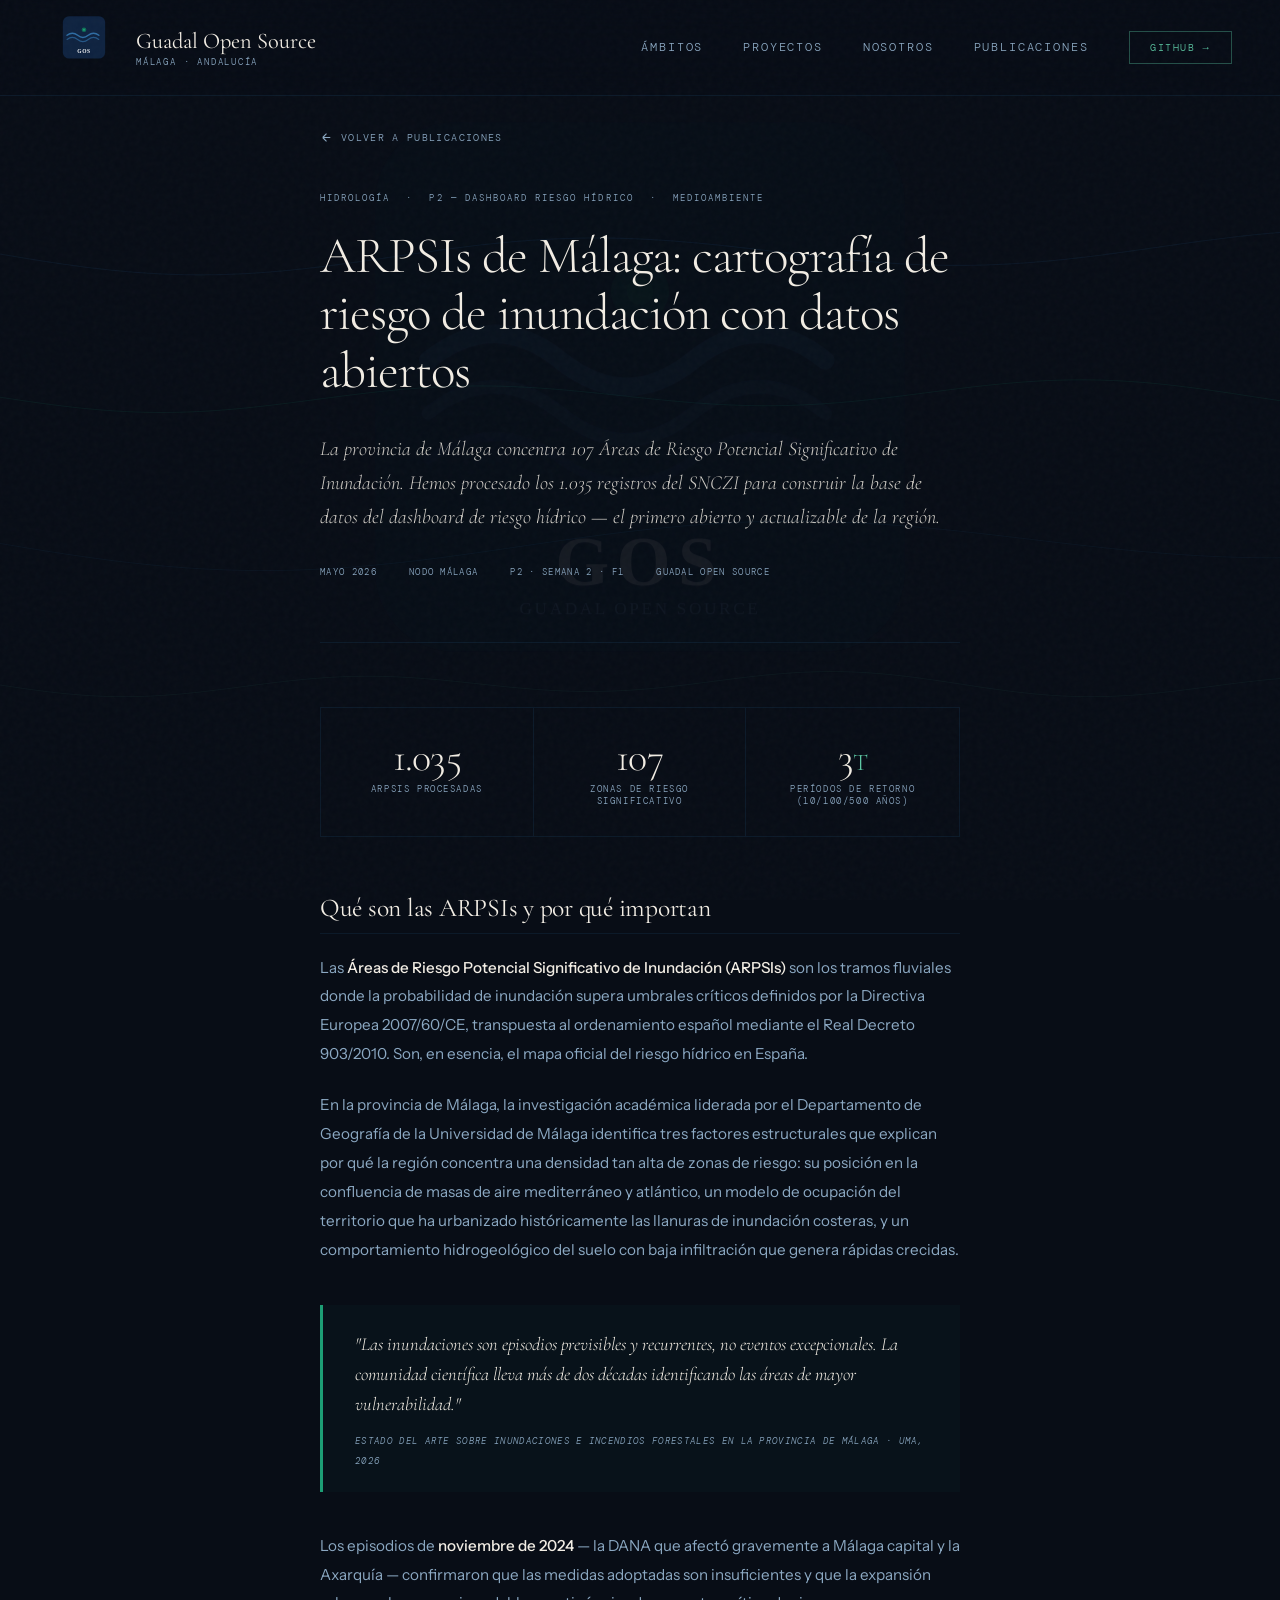
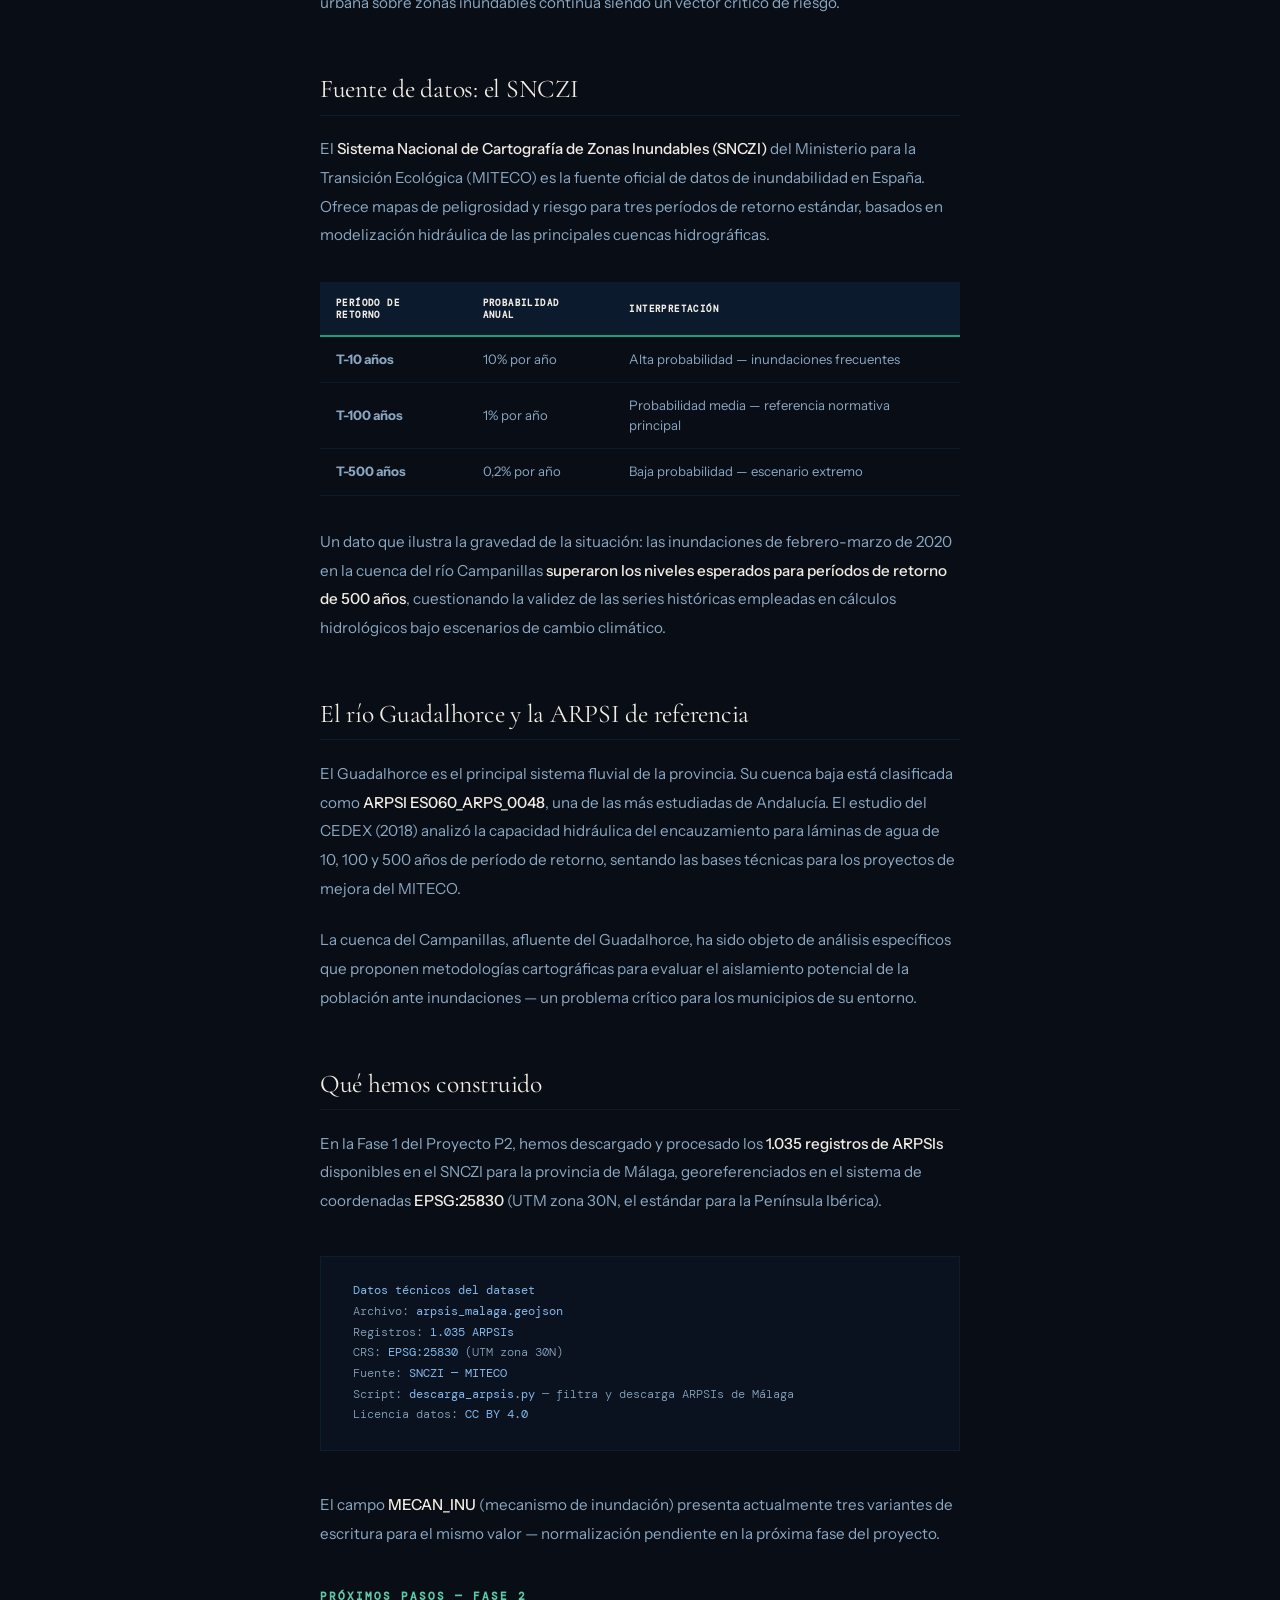
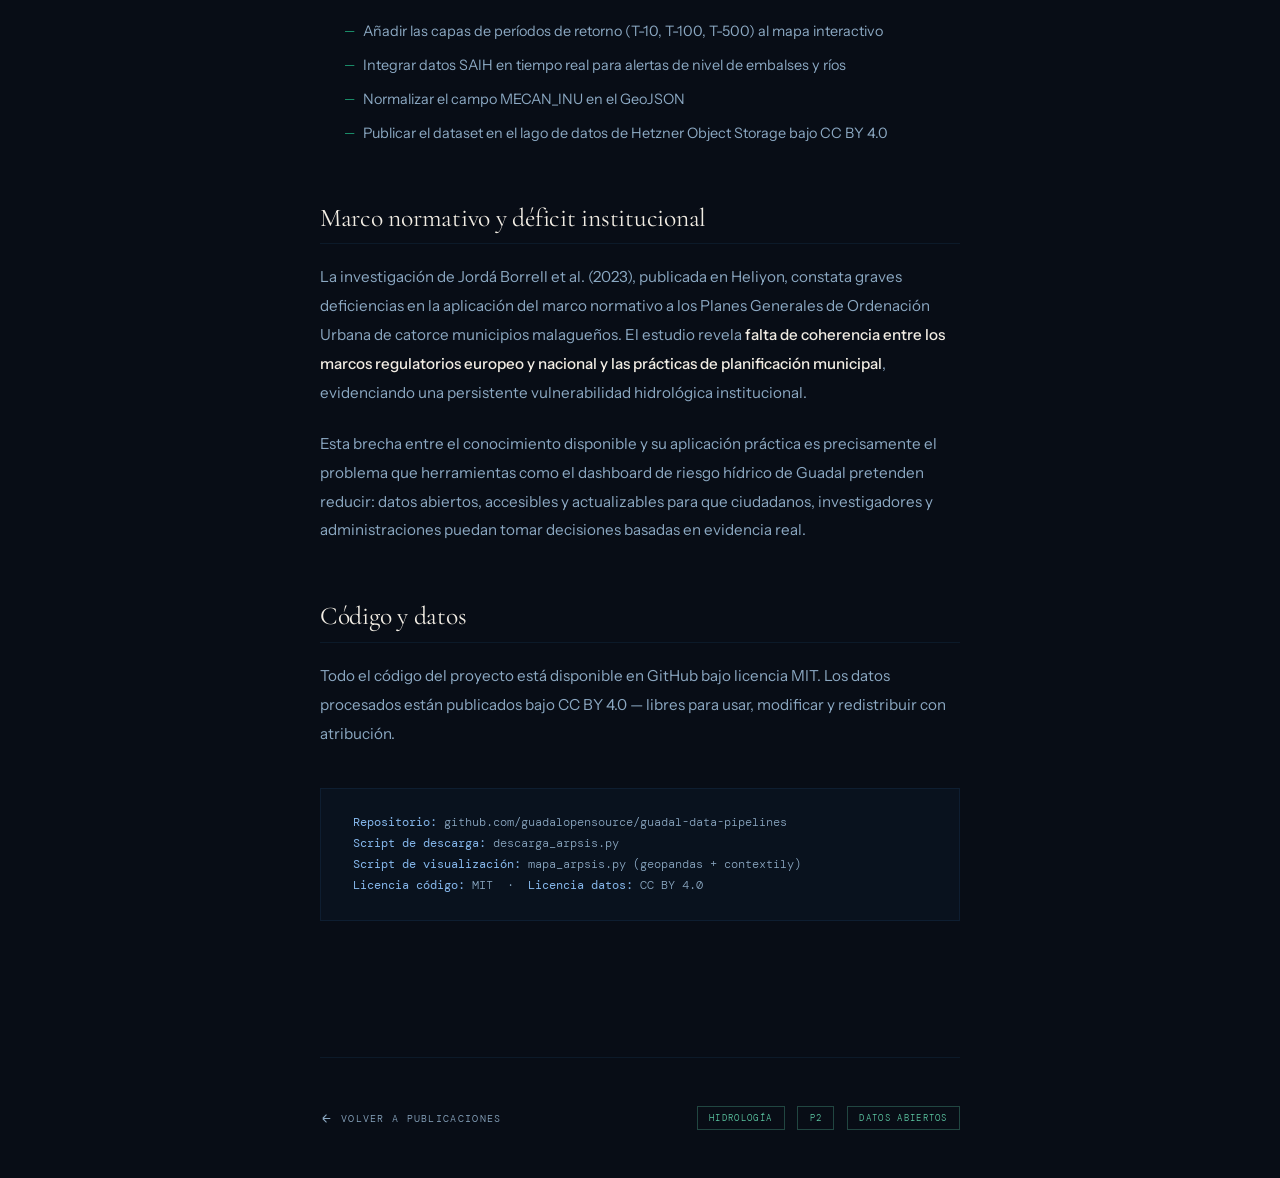
==== articulo-arpsis.html @ 529c1207 "feat: añadir publicación ARPSIs de Málaga y mejorar legibilidad web" ====
<!DOCTYPE html>
<html lang="es">
<head>
  <meta charset="UTF-8" />
  <meta name="viewport" content="width=device-width, initial-scale=1.0" />
  <title>ARPSIs de Málaga — Guadal Open Source</title>
  <meta name="description" content="Cartografía de riesgo de inundación con datos abiertos. 1.035 ARPSIs procesadas para la provincia de Málaga. Directiva 2007/60/CE, SNCZI, períodos de retorno." />
  <link rel="icon" type="image/svg+xml" href="favicon.svg" />
  <link rel="preconnect" href="https://fonts.googleapis.com" />
  <link rel="preconnect" href="https://fonts.gstatic.com" crossorigin />
  <link href="https://fonts.googleapis.com/css2?family=Cormorant+Garamond:ital,wght@0,300;0,400;1,300;1,400&family=DM+Mono:wght@300;400&family=Instrument+Sans:wght@300;400;500&display=swap" rel="stylesheet" />
  <link rel="stylesheet" href="styles.css" />
  <style>
    /* Estilos específicos del artículo */
    .article {
      position: relative;
      z-index: 2;
      max-width: 720px;
      margin: 0 auto;
      padding: 0 2.5rem;
    }

    .article__header {
      padding: 8rem 0 4rem;
      border-bottom: 1px solid var(--rule);
      margin-bottom: 4rem;
    }

    .article__back {
      font-family: var(--font-mono, 'DM Mono', monospace);
      font-size: .6rem;
      letter-spacing: .14em;
      text-transform: uppercase;
      color: var(--muted);
      text-decoration: none;
      display: inline-flex;
      align-items: center;
      gap: .5rem;
      margin-bottom: 3rem;
      transition: color .2s;
    }
    .article__back:hover { color: var(--teal-light); }

    .article__eyebrow {
      font-family: var(--font-mono, 'DM Mono', monospace);
      font-size: .58rem;
      letter-spacing: .22em;
      text-transform: uppercase;
      color: var(--teal-light);
      margin-bottom: 1.5rem;
      display: flex;
      align-items: center;
      gap: 1rem;
      flex-wrap: wrap;
    }

    .article__eyebrow span {
      color: var(--muted);
    }

    .article__title {
      font-family: 'Cormorant Garamond', serif;
      font-size: clamp(2rem, 4vw, 3.2rem);
      font-weight: 300;
      line-height: 1.12;
      letter-spacing: -.02em;
      color: var(--cream);
      margin-bottom: 2rem;
    }

    .article__lead {
      font-family: 'Cormorant Garamond', serif;
      font-size: 1.25rem;
      font-weight: 300;
      font-style: italic;
      line-height: 1.7;
      color: var(--cream);
      margin-bottom: 2rem;
      opacity: .85;
    }

    .article__meta {
      display: flex;
      gap: 2rem;
      flex-wrap: wrap;
      font-family: 'DM Mono', monospace;
      font-size: .55rem;
      letter-spacing: .15em;
      text-transform: uppercase;
      color: var(--muted);
    }

    .article__body {
      padding-bottom: 6rem;
    }

    .article__body h2 {
      font-family: 'Cormorant Garamond', serif;
      font-size: 1.6rem;
      font-weight: 400;
      color: var(--cream);
      line-height: 1.2;
      letter-spacing: -.01em;
      margin: 3.5rem 0 1.2rem;
      padding-bottom: .6rem;
      border-bottom: 1px solid var(--rule);
    }

    .article__body h3 {
      font-family: 'DM Mono', monospace;
      font-size: .7rem;
      letter-spacing: .18em;
      text-transform: uppercase;
      color: var(--teal-light);
      margin: 2.5rem 0 1rem;
    }

    .article__body p {
      font-size: .95rem;
      line-height: 1.9;
      color: var(--muted);
      margin-bottom: 1.4rem;
    }

    .article__body p strong {
      color: var(--cream);
      font-weight: 500;
    }

    .article__body ul {
      margin: 1rem 0 1.5rem 1.5rem;
      list-style: none;
    }

    .article__body ul li {
      font-size: .9rem;
      line-height: 1.8;
      color: var(--muted);
      margin-bottom: .5rem;
      padding-left: 1.2rem;
      position: relative;
    }

    .article__body ul li::before {
      content: '—';
      position: absolute;
      left: 0;
      color: var(--teal);
      font-size: .8rem;
    }

    /* Datos destacados */
    .data-grid {
      display: grid;
      grid-template-columns: repeat(3, 1fr);
      gap: 0;
      border: 1px solid var(--rule);
      margin: 2.5rem 0;
    }

    .data-item {
      padding: 1.8rem 1.5rem;
      border-right: 1px solid var(--rule);
      text-align: center;
    }

    .data-item:last-child { border-right: none; }

    .data-item__number {
      font-family: 'Cormorant Garamond', serif;
      font-size: 2.5rem;
      font-weight: 300;
      color: var(--cream);
      line-height: 1;
      margin-bottom: .4rem;
      letter-spacing: -.02em;
    }

    .data-item__number em {
      font-style: normal;
      color: var(--teal-light);
      font-size: 1.5rem;
    }

    .data-item__label {
      font-family: 'DM Mono', monospace;
      font-size: .55rem;
      letter-spacing: .18em;
      text-transform: uppercase;
      color: var(--muted);
    }

    /* Cita destacada */
    .pullquote {
      border-left: 3px solid var(--teal);
      padding: 1.5rem 2rem;
      margin: 2.5rem 0;
      background: rgba(29,158,117,.04);
    }

    .pullquote p {
      font-family: 'Cormorant Garamond', serif;
      font-size: 1.15rem;
      font-style: italic;
      color: var(--cream) !important;
      line-height: 1.65;
      margin-bottom: .5rem !important;
    }

    .pullquote cite {
      font-family: 'DM Mono', monospace;
      font-size: .55rem;
      letter-spacing: .15em;
      text-transform: uppercase;
      color: var(--muted);
    }

    /* Tabla de períodos de retorno */
    .retorno-table {
      width: 100%;
      border-collapse: collapse;
      margin: 2rem 0;
      font-size: .82rem;
    }

    .retorno-table th {
      font-family: 'DM Mono', monospace;
      font-size: .58rem;
      letter-spacing: .15em;
      text-transform: uppercase;
      color: var(--cream);
      background: rgba(15,35,64,.6);
      padding: .9rem 1rem;
      text-align: left;
      border-bottom: 2px solid var(--teal);
    }

    .retorno-table td {
      padding: .8rem 1rem;
      color: var(--muted);
      border-bottom: 1px solid var(--rule);
      line-height: 1.5;
    }

    .retorno-table tr:hover td {
      background: rgba(29,158,117,.04);
      color: var(--cream);
    }

    /* Nota técnica */
    .tech-note {
      background: rgba(46,109,164,.06);
      border: 1px solid var(--rule);
      padding: 1.5rem 2rem;
      margin: 2.5rem 0;
      font-family: 'DM Mono', monospace;
      font-size: .72rem;
      line-height: 1.8;
      color: var(--muted);
    }

    .tech-note strong {
      color: var(--sky);
      font-weight: 400;
    }

    /* Navegación artículo */
    .article__nav {
      border-top: 1px solid var(--rule);
      padding: 3rem 0;
      display: flex;
      justify-content: space-between;
      align-items: center;
    }

    .article__nav-back {
      font-family: 'DM Mono', monospace;
      font-size: .62rem;
      letter-spacing: .13em;
      text-transform: uppercase;
      color: var(--muted);
      text-decoration: none;
      display: inline-flex;
      align-items: center;
      gap: .5rem;
      transition: color .2s;
    }
    .article__nav-back:hover { color: var(--teal-light); }

    .article__tag {
      font-family: 'DM Mono', monospace;
      font-size: .55rem;
      letter-spacing: .15em;
      text-transform: uppercase;
      color: var(--teal-light);
      border: 1px solid rgba(93,202,165,.3);
      padding: .3rem .7rem;
    }

    @media (max-width: 600px) {
      .article { padding: 0 1.5rem; }
      .data-grid { grid-template-columns: 1fr; }
      .data-item { border-right: none; border-bottom: 1px solid var(--rule); }
      .data-item:last-child { border-bottom: none; }
      .article__header { padding: 7rem 0 3rem; }
    }
  </style>
</head>
<body>

<div id="cursor"></div>
<canvas id="wave-canvas"></canvas>

<svg id="bg-logo" viewBox="0 0 680 680" xmlns="http://www.w3.org/2000/svg">
  <rect x="140" y="40" width="400" height="400" rx="60" fill="#0F2340"/>
  <path d="M180 220 Q230 180 280 220 Q330 260 380 220 Q430 180 480 220" fill="none" stroke="#2E6DA4" stroke-width="14" stroke-linecap="round"/>
  <path d="M180 260 Q230 220 280 260 Q330 300 380 260 Q430 220 480 260" fill="none" stroke="#2E6DA4" stroke-width="10" stroke-linecap="round" opacity="0.7"/>
  <path d="M180 295 Q230 260 280 295 Q330 330 380 295 Q430 260 480 295" fill="none" stroke="#2E6DA4" stroke-width="7" stroke-linecap="round" opacity="0.4"/>
  <circle cx="340" cy="168" r="22" fill="#0F6E56"/>
  <circle cx="340" cy="168" r="10" fill="#1D9E75"/>
  <text font-family="Georgia,serif" font-size="52" font-weight="700" fill="white" text-anchor="middle" x="340" y="390" letter-spacing="6">GOS</text>
  <text font-family="Georgia,serif" font-size="13" fill="#85B7EB" text-anchor="middle" x="340" y="412" letter-spacing="2">GUADAL OPEN SOURCE</text>
</svg>

<!-- NAVBAR -->
<nav class="navbar" id="navbar">
  <a href="/" class="navbar__brand">
    <svg width="52" height="52" viewBox="0 0 680 680" xmlns="http://www.w3.org/2000/svg">
      <rect x="140" y="40" width="400" height="400" rx="60" fill="#0F2340"/>
      <path d="M180 220 Q230 180 280 220 Q330 260 380 220 Q430 180 480 220" fill="none" stroke="#2E6DA4" stroke-width="14" stroke-linecap="round"/>
      <path d="M180 260 Q230 220 280 260 Q330 300 380 260 Q430 220 480 260" fill="none" stroke="#2E6DA4" stroke-width="10" stroke-linecap="round" opacity="0.7"/>
      <circle cx="340" cy="168" r="22" fill="#0F6E56"/>
      <circle cx="340" cy="168" r="10" fill="#1D9E75"/>
      <text font-family="Georgia,serif" font-size="52" font-weight="700" fill="white" text-anchor="middle" x="340" y="390" letter-spacing="6">GOS</text>
    </svg>
    <span class="navbar__brand-name">
      Guadal Open Source
      <small class="navbar__brand-sub">Málaga · Andalucía</small>
    </span>
  </a>
  <div class="navbar__links">
    <a href="/#ambitos"        class="navbar__link">Ámbitos</a>
    <a href="/#proyectos"      class="navbar__link">Proyectos</a>
    <a href="/#sobre-nosotros" class="navbar__link">Nosotros</a>
    <a href="/#blog"           class="navbar__link">Publicaciones</a>
    <a href="https://github.com/guadalopensource" target="_blank" rel="noopener" class="navbar__cta">GitHub →</a>
  </div>
</nav>

<!-- ARTÍCULO -->
<div class="site">
  <article class="article">

    <header class="article__header">
      <a href="/" class="article__back">
        <svg width="13" height="13" viewBox="0 0 24 24" fill="none" stroke="currentColor" stroke-width="2"><path d="M19 12H5M5 12l7 7M5 12l7-7"/></svg>
        Volver a publicaciones
      </a>

      <div class="article__eyebrow">
        <span>Hidrología</span>
        <span>·</span>
        <span>P2 — Dashboard Riesgo Hídrico</span>
        <span>·</span>
        <span>Medioambiente</span>
      </div>

      <h1 class="article__title">
        ARPSIs de Málaga: cartografía de riesgo de inundación con datos abiertos
      </h1>

      <p class="article__lead">
        La provincia de Málaga concentra 107 Áreas de Riesgo Potencial Significativo de Inundación. Hemos procesado los 1.035 registros del SNCZI para construir la base de datos del dashboard de riesgo hídrico — el primero abierto y actualizable de la región.
      </p>

      <div class="article__meta">
        <span>Mayo 2026</span>
        <span>Nodo Málaga</span>
        <span>P2 · Semana 2 · F1</span>
        <span>Guadal Open Source</span>
      </div>
    </header>

    <div class="article__body">

      <!-- DATOS CLAVE -->
      <div class="data-grid">
        <div class="data-item">
          <div class="data-item__number">1.035</div>
          <div class="data-item__label">ARPSIs procesadas</div>
        </div>
        <div class="data-item">
          <div class="data-item__number">107</div>
          <div class="data-item__label">Zonas de riesgo significativo</div>
        </div>
        <div class="data-item">
          <div class="data-item__number">3<em>T</em></div>
          <div class="data-item__label">Períodos de retorno (10/100/500 años)</div>
        </div>
      </div>

      <h2>Qué son las ARPSIs y por qué importan</h2>

      <p>Las <strong>Áreas de Riesgo Potencial Significativo de Inundación (ARPSIs)</strong> son los tramos fluviales donde la probabilidad de inundación supera umbrales críticos definidos por la Directiva Europea 2007/60/CE, transpuesta al ordenamiento español mediante el Real Decreto 903/2010. Son, en esencia, el mapa oficial del riesgo hídrico en España.</p>

      <p>En la provincia de Málaga, la investigación académica liderada por el Departamento de Geografía de la Universidad de Málaga identifica tres factores estructurales que explican por qué la región concentra una densidad tan alta de zonas de riesgo: su posición en la confluencia de masas de aire mediterráneo y atlántico, un modelo de ocupación del territorio que ha urbanizado históricamente las llanuras de inundación costeras, y un comportamiento hidrogeológico del suelo con baja infiltración que genera rápidas crecidas.</p>

      <div class="pullquote">
        <p>"Las inundaciones son episodios previsibles y recurrentes, no eventos excepcionales. La comunidad científica lleva más de dos décadas identificando las áreas de mayor vulnerabilidad."</p>
        <cite>Estado del arte sobre inundaciones e incendios forestales en la provincia de Málaga · UMA, 2026</cite>
      </div>

      <p>Los episodios de <strong>noviembre de 2024</strong> — la DANA que afectó gravemente a Málaga capital y la Axarquía — confirmaron que las medidas adoptadas son insuficientes y que la expansión urbana sobre zonas inundables continúa siendo un vector crítico de riesgo.</p>

      <h2>Fuente de datos: el SNCZI</h2>

      <p>El <strong>Sistema Nacional de Cartografía de Zonas Inundables (SNCZI)</strong> del Ministerio para la Transición Ecológica (MITECO) es la fuente oficial de datos de inundabilidad en España. Ofrece mapas de peligrosidad y riesgo para tres períodos de retorno estándar, basados en modelización hidráulica de las principales cuencas hidrográficas.</p>

      <table class="retorno-table">
        <thead>
          <tr>
            <th>Período de retorno</th>
            <th>Probabilidad anual</th>
            <th>Interpretación</th>
          </tr>
        </thead>
        <tbody>
          <tr>
            <td><strong>T-10 años</strong></td>
            <td>10% por año</td>
            <td>Alta probabilidad — inundaciones frecuentes</td>
          </tr>
          <tr>
            <td><strong>T-100 años</strong></td>
            <td>1% por año</td>
            <td>Probabilidad media — referencia normativa principal</td>
          </tr>
          <tr>
            <td><strong>T-500 años</strong></td>
            <td>0,2% por año</td>
            <td>Baja probabilidad — escenario extremo</td>
          </tr>
        </tbody>
      </table>

      <p>Un dato que ilustra la gravedad de la situación: las inundaciones de febrero-marzo de 2020 en la cuenca del río Campanillas <strong>superaron los niveles esperados para períodos de retorno de 500 años</strong>, cuestionando la validez de las series históricas empleadas en cálculos hidrológicos bajo escenarios de cambio climático.</p>

      <h2>El río Guadalhorce y la ARPSI de referencia</h2>

      <p>El Guadalhorce es el principal sistema fluvial de la provincia. Su cuenca baja está clasificada como <strong>ARPSI ES060_ARPS_0048</strong>, una de las más estudiadas de Andalucía. El estudio del CEDEX (2018) analizó la capacidad hidráulica del encauzamiento para láminas de agua de 10, 100 y 500 años de período de retorno, sentando las bases técnicas para los proyectos de mejora del MITECO.</p>

      <p>La cuenca del Campanillas, afluente del Guadalhorce, ha sido objeto de análisis específicos que proponen metodologías cartográficas para evaluar el aislamiento potencial de la población ante inundaciones — un problema crítico para los municipios de su entorno.</p>

      <h2>Qué hemos construido</h2>

      <p>En la Fase 1 del Proyecto P2, hemos descargado y procesado los <strong>1.035 registros de ARPSIs</strong> disponibles en el SNCZI para la provincia de Málaga, georeferenciados en el sistema de coordenadas <strong>EPSG:25830</strong> (UTM zona 30N, el estándar para la Península Ibérica).</p>

      <div class="tech-note">
        <strong>Datos técnicos del dataset</strong><br>
        Archivo: <strong>arpsis_malaga.geojson</strong><br>
        Registros: <strong>1.035 ARPSIs</strong><br>
        CRS: <strong>EPSG:25830</strong> (UTM zona 30N)<br>
        Fuente: <strong>SNCZI — MITECO</strong><br>
        Script: <strong>descarga_arpsis.py</strong> — filtra y descarga ARPSIs de Málaga<br>
        Licencia datos: <strong>CC BY 4.0</strong>
      </div>

      <p>El campo <strong>MECAN_INU</strong> (mecanismo de inundación) presenta actualmente tres variantes de escritura para el mismo valor — normalización pendiente en la próxima fase del proyecto.</p>

      <h3>Próximos pasos — Fase 2</h3>

      <ul>
        <li>Añadir las capas de períodos de retorno (T-10, T-100, T-500) al mapa interactivo</li>
        <li>Integrar datos SAIH en tiempo real para alertas de nivel de embalses y ríos</li>
        <li>Normalizar el campo MECAN_INU en el GeoJSON</li>
        <li>Publicar el dataset en el lago de datos de Hetzner Object Storage bajo CC BY 4.0</li>
      </ul>

      <h2>Marco normativo y déficit institucional</h2>

      <p>La investigación de Jordá Borrell et al. (2023), publicada en Heliyon, constata graves deficiencias en la aplicación del marco normativo a los Planes Generales de Ordenación Urbana de catorce municipios malagueños. El estudio revela <strong>falta de coherencia entre los marcos regulatorios europeo y nacional y las prácticas de planificación municipal</strong>, evidenciando una persistente vulnerabilidad hidrológica institucional.</p>

      <p>Esta brecha entre el conocimiento disponible y su aplicación práctica es precisamente el problema que herramientas como el dashboard de riesgo hídrico de Guadal pretenden reducir: datos abiertos, accesibles y actualizables para que ciudadanos, investigadores y administraciones puedan tomar decisiones basadas en evidencia real.</p>

      <h2>Código y datos</h2>

      <p>Todo el código del proyecto está disponible en GitHub bajo licencia MIT. Los datos procesados están publicados bajo CC BY 4.0 — libres para usar, modificar y redistribuir con atribución.</p>

      <div class="tech-note">
        <strong>Repositorio:</strong> github.com/guadalopensource/guadal-data-pipelines<br>
        <strong>Script de descarga:</strong> descarga_arpsis.py<br>
        <strong>Script de visualización:</strong> mapa_arpsis.py (geopandas + contextily)<br>
        <strong>Licencia código:</strong> MIT &nbsp;·&nbsp; <strong>Licencia datos:</strong> CC BY 4.0
      </div>

    </div>

    <!-- NAVEGACIÓN -->
    <nav class="article__nav">
      <a href="/" class="article__nav-back">
        <svg width="13" height="13" viewBox="0 0 24 24" fill="none" stroke="currentColor" stroke-width="2"><path d="M19 12H5M5 12l7 7M5 12l7-7"/></svg>
        Volver a publicaciones
      </a>
      <div style="display:flex; gap:.8rem;">
        <span class="article__tag">Hidrología</span>
        <span class="article__tag">P2</span>
        <span class="article__tag">Datos abiertos</span>
      </div>
    </nav>

  </article>
</div>

<script src="main.js"></script>
</body>
</html>
---- styles.css ----
/* ═══════════════════════════════════════
   GUADAL OPEN SOURCE — styles.css
   ═══════════════════════════════════════ */

:root {
  --ink:        #080d16;
  --ink-soft:   #0d1420;
  --navy:       #0F2340;
  --blue:       #2E6DA4;
  --teal:       #1D9E75;
  --teal-mid:   #0F6E56;
  --teal-light: #5DCAA5;
  --sky:        #85B7EB;
  --cream:      #F2EDE4;
  --muted:      #8BA8C2;
  --rule:       rgba(46,109,164,.14);

  --serif: 'Cormorant Garamond', Georgia, serif;
  --mono:  'DM Mono', monospace;
  --sans:  'Instrument Sans', system-ui, sans-serif;
  --ease:  cubic-bezier(0.16, 1, 0.3, 1);
}

*, *::before, *::after { box-sizing: border-box; margin: 0; padding: 0; }
html { scroll-behavior: smooth; font-size: 16px; }

body {
  background: var(--ink);
  color: var(--cream);
  font-family: var(--sans);
  font-weight: 300;
  overflow-x: hidden;
  -webkit-font-smoothing: antialiased;
  cursor: auto;
}

a { color: inherit; text-decoration: none; }
ul { list-style: none; }

/* ── GRAIN ── */
body::after {
  content: '';
  position: fixed;
  inset: 0;
  background-image: url("data:image/svg+xml,%3Csvg viewBox='0 0 200 200' xmlns='http://www.w3.org/2000/svg'%3E%3Cfilter id='n'%3E%3CfeTurbulence type='fractalNoise' baseFrequency='0.85' numOctaves='4' stitchTiles='stitch'/%3E%3C/filter%3E%3Crect width='100%25' height='100%25' filter='url(%23n)'/%3E%3C/svg%3E");
  opacity: .025;
  pointer-events: none;
  z-index: 9000;
}

/* ── CURSOR ── */
#cursor { display: none; }

/* ── CANVAS ── */
#wave-canvas {
  position: fixed;
  inset: 0;
  z-index: 0;
  opacity: .10;
  pointer-events: none;
}

/* ── PARALLAX LOGO FONDO ── */
#bg-logo {
  position: fixed;
  top: 50%;
  left: 50%;
  transform: translate(-50%, -50%);
  width: min(900px, 90vw);
  opacity: .055;
  pointer-events: none;
  z-index: 1;
  will-change: transform;
}

/* ══════════════════════════════
   NAVBAR FIJO
   ══════════════════════════════ */
.navbar {
  position: fixed;
  top: 0;
  left: 0;
  right: 0;
  z-index: 500;
  height: 96px;
  padding: 0 3rem;
  display: flex;
  align-items: center;
  justify-content: space-between;
  background: rgba(8,13,22,.82);
  backdrop-filter: blur(20px);
  -webkit-backdrop-filter: blur(20px);
  border-bottom: 1px solid var(--rule);
  transition: background .3s, height .3s;
}

.navbar.scrolled {
  background: rgba(8,13,22,.96);
  height: 80px;
}

.navbar__brand {
  display: flex;
  align-items: center;
  gap: 1rem;
  cursor: none;
}

.navbar__brand svg {
  width: 72px;
  height: 72px;
  flex-shrink: 0;
}

.navbar__brand-name {
  font-family: var(--serif);
  font-size: 1.4rem;
  font-weight: 400;
  color: var(--cream);
  line-height: 1.15;
}

.navbar__brand-sub {
  display: block;
  font-family: var(--mono);
  font-size: .56rem;
  font-weight: 300;
  color: var(--muted);
  letter-spacing: .2em;
  text-transform: uppercase;
  margin-top: .2rem;
}

.navbar__links {
  display: flex;
  align-items: center;
  gap: 2.5rem;
}

.navbar__link {
  font-family: var(--mono);
  font-size: .72rem;
  letter-spacing: .16em;
  text-transform: uppercase;
  color: var(--muted);
  cursor: none;
  transition: color .2s;
  position: relative;
}
.navbar__link::after {
  content: '';
  position: absolute;
  bottom: -3px; left: 0;
  width: 0; height: 1px;
  background: var(--teal-light);
  transition: width .3s var(--ease);
}
.navbar__link:hover { color: var(--cream); }
.navbar__link:hover::after { width: 100%; }

.navbar__cta {
  font-family: var(--mono);
  font-size: .65rem;
  letter-spacing: .14em;
  text-transform: uppercase;
  color: var(--teal-light);
  border: 1px solid rgba(93,202,165,.35);
  padding: .55rem 1.3rem;
  cursor: none;
  transition: all .25s;
}
.navbar__cta:hover {
  background: rgba(93,202,165,.1);
  border-color: var(--teal-light);
}

/* ── BARRA LATERAL ── */
.sidebar {
  position: fixed;
  left: 1.5rem;
  top: 50%;
  transform: translateY(-50%);
  z-index: 40;
  display: flex;
  flex-direction: column;
  align-items: center;
  gap: 1.2rem;
}
.sidebar__line {
  width: 1px;
  height: 50px;
  background: linear-gradient(to bottom, transparent, var(--rule), transparent);
}
.sidebar__label {
  font-family: var(--mono);
  font-size: .52rem;
  color: var(--muted);
  letter-spacing: .22em;
  text-transform: uppercase;
  writing-mode: vertical-rl;
}

/* ══════════════════════════════
   SITE WRAPPER
   ══════════════════════════════ */
.site {
  position: relative;
  z-index: 2;
}

.container {
  max-width: 1080px;
  margin: 0 auto;
  padding: 0 2.5rem;
}

/* ══════════════════════════════
   HERO
   ══════════════════════════════ */
.hero {
  min-height: 100svh;
  display: flex;
  align-items: center;
  justify-content: center;
  text-align: center;
  padding-top: 80px; /* altura del navbar */
  position: relative;
}

.hero__eyebrow {
  font-family: var(--mono);
  font-size: .62rem;
  letter-spacing: .28em;
  text-transform: uppercase;
  color: var(--teal-light);
  margin-bottom: 2.5rem;
  display: flex;
  align-items: center;
  justify-content: center;
  gap: 1.2rem;
  opacity: 0;
  animation: fadeUp .8s .1s var(--ease) forwards;
}
.hero__eyebrow::before,
.hero__eyebrow::after {
  content: '';
  width: 28px;
  height: 1px;
  background: var(--teal-light);
  opacity: .4;
}

.hero__title {
  font-family: var(--serif);
  font-size: clamp(4.2rem, 9vw, 9.5rem);
  font-weight: 300;
  line-height: 1.04;
  letter-spacing: -.025em;
  color: var(--cream);
  margin-bottom: 2.5rem;
  opacity: 0;
  animation: fadeUp .9s .22s var(--ease) forwards;
}
.hero__title em {
  font-style: italic;
  color: var(--teal-light);
}

.hero__desc {
  font-size: 1.05rem;
  line-height: 1.85;
  color: var(--muted);
  max-width: 560px;
  margin: 0 auto 3rem;
  opacity: 0;
  animation: fadeUp .9s .38s var(--ease) forwards;
}

.hero__actions {
  display: flex;
  align-items: center;
  justify-content: center;
  gap: 2rem;
  flex-wrap: wrap;
  opacity: 0;
  animation: fadeUp .9s .52s var(--ease) forwards;
}

/* ── BOTONES ── */
.btn {
  display: inline-flex;
  align-items: center;
  gap: .5rem;
  font-family: var(--mono);
  font-size: .66rem;
  letter-spacing: .13em;
  text-transform: uppercase;
  cursor: none;
  transition: all .25s var(--ease);
}
.btn--primary {
  background: var(--teal-light);
  color: var(--ink);
  padding: .85rem 1.9rem;
}
.btn--primary:hover { background: #fff; transform: translateY(-2px); }

.btn--ghost {
  color: var(--muted);
  border-bottom: 1px solid rgba(94,122,148,.35);
  padding-bottom: .1rem;
}
.btn--ghost:hover { color: var(--cream); border-color: var(--cream); }
.btn--ghost svg { transition: transform .2s; }
.btn--ghost:hover svg { transform: translateX(4px); }

/* Scroll indicator */
.hero__scroll {
  position: absolute;
  bottom: 2.5rem;
  left: 50%;
  transform: translateX(-50%);
  display: flex;
  flex-direction: column;
  align-items: center;
  gap: .5rem;
  opacity: 0;
  animation: fadeIn 1s 1.2s forwards;
}
.hero__scroll-line {
  width: 1px;
  height: 44px;
  background: linear-gradient(to bottom, var(--teal-light), transparent);
  animation: scrollPulse 2s 1.5s infinite;
}
.hero__scroll-label {
  font-family: var(--mono);
  font-size: .5rem;
  letter-spacing: .22em;
  text-transform: uppercase;
  color: var(--muted);
}

/* ══════════════════════════════
   SECCIONES
   ══════════════════════════════ */
.section {
  padding: 7rem 0;
  position: relative;
  z-index: 2;
}
.section--dark {
  background: var(--ink-soft);
  border-top: 1px solid var(--rule);
  border-bottom: 1px solid var(--rule);
}

.section__header {
  display: flex;
  align-items: baseline;
  justify-content: space-between;
  margin-bottom: 4rem;
  flex-wrap: wrap;
  gap: 1rem;
}
.section__eyebrow {
  font-family: var(--mono);
  font-size: .58rem;
  letter-spacing: .22em;
  text-transform: uppercase;
  color: var(--teal-light);
  margin-bottom: .8rem;
}
.section__title {
  font-family: var(--serif);
  font-size: clamp(2rem, 3.2vw, 3rem);
  font-weight: 300;
  color: var(--cream);
  letter-spacing: -.01em;
  line-height: 1.15;
}
.section__meta {
  font-family: var(--mono);
  font-size: .58rem;
  color: var(--muted);
  letter-spacing: .15em;
  text-transform: uppercase;
  text-align: right;
  line-height: 1.8;
}

/* ── DIVIDER ── */
.divider {
  display: grid;
  grid-template-columns: auto 1fr auto;
  align-items: center;
  gap: 1.5rem;
  margin-bottom: 3rem;
}
.divider__label {
  font-family: var(--mono);
  font-size: .55rem;
  letter-spacing: .22em;
  text-transform: uppercase;
  color: var(--muted);
}
.divider__line { height: 1px; background: var(--rule); }

/* ── ÁMBITOS ── */
.ambitos-grid {
  display: grid;
  grid-template-columns: repeat(3, 1fr);
  border: 1px solid var(--rule);
}
.ambito-card {
  padding: 2.5rem 2rem;
  border-right: 1px solid var(--rule);
  position: relative;
  overflow: hidden;
  transition: background .3s;
  cursor: none;
}
.ambito-card:last-child { border-right: none; }
.ambito-card::before {
  content: '';
  position: absolute;
  top: 0; left: 0;
  width: 100%; height: 2px;
  background: var(--teal-light);
  transform: scaleX(0);
  transform-origin: left;
  transition: transform .4s var(--ease);
}
.ambito-card:hover { background: rgba(242,237,228,.04); }
.ambito-card:hover::before { transform: scaleX(1); }
.ambito-card__num {
  font-family: var(--mono);
  font-size: .55rem;
  color: var(--muted);
  letter-spacing: .2em;
  margin-bottom: 1.5rem;
}
.ambito-card__icon {
  width: 30px; height: 30px;
  margin-bottom: 1.2rem;
  color: var(--teal-light);
}
.ambito-card__title {
  font-family: var(--serif);
  font-size: 1.25rem;
  font-weight: 400;
  color: var(--cream);
  margin-bottom: .8rem;
  letter-spacing: -.01em;
}
.ambito-card__desc {
  font-size: .92rem;
  line-height: 1.78;
  color: var(--muted);
}
.ambito-card--more { background: rgba(242,237,228,.02); }
.ambito-card--more .ambito-card__title { font-style: italic; color: var(--muted); font-size: 1rem; }

/* ── PROYECTOS ── */
.projects-grid {
  display: grid;
  grid-template-columns: repeat(3, 1fr);
  border: 1px solid var(--rule);
}
.project-card {
  padding: 2rem 1.8rem;
  border-right: 1px solid var(--rule);
  border-bottom: 1px solid var(--rule);
  position: relative;
  overflow: hidden;
  transition: background .3s;
  cursor: none;
}
.project-card:nth-child(3n) { border-right: none; }
.project-card:nth-last-child(-n+3) { border-bottom: none; }
.project-card::after {
  content: '';
  position: absolute;
  left: 0; top: 0;
  width: 2px; height: 100%;
  background: var(--teal);
  transform: scaleY(0);
  transform-origin: top;
  transition: transform .35s var(--ease);
}
.project-card:hover { background: rgba(242,237,228,.03); }
.project-card:hover::after { transform: scaleY(1); }
.project-card__id {
  font-family: var(--mono);
  font-size: .55rem;
  letter-spacing: .2em;
  color: var(--teal-light);
  margin-bottom: 1rem;
  display: flex;
  align-items: center;
  justify-content: space-between;
}
.project-card__status {
  font-size: .52rem;
  letter-spacing: .12em;
  padding: .18rem .5rem;
  border: 1px solid;
}
.status--active   { color: var(--teal-light); border-color: rgba(93,202,165,.3); }
.status--planned  { color: var(--muted);       border-color: rgba(94,122,148,.25); }
.status--research { color: var(--sky);         border-color: rgba(133,183,235,.25); }
.project-card__title {
  font-family: var(--serif);
  font-size: 1.15rem;
  font-weight: 400;
  color: var(--cream);
  line-height: 1.3;
  margin-bottom: .7rem;
}
.project-card__desc {
  font-size: .88rem;
  line-height: 1.75;
  color: var(--muted);
}

/* ── SOBRE NOSOTROS ── */
.about {
  display: grid;
  grid-template-columns: 260px 1fr;
  gap: 6rem;
  align-items: start;
}
.about__sidebar { position: sticky; top: 6rem; }
.about__index {
  font-family: var(--mono);
  font-size: .55rem;
  letter-spacing: .22em;
  text-transform: uppercase;
  color: var(--muted);
  margin-bottom: 1rem;
}
.about__title {
  font-family: var(--serif);
  font-size: 2.1rem;
  font-weight: 300;
  color: var(--cream);
  line-height: 1.2;
  letter-spacing: -.015em;
  margin-bottom: 2rem;
}
.about__title em { font-style: italic; color: var(--teal-light); }
.nodos { display: flex; flex-direction: column; gap: .7rem; margin-top: 2rem; }
.nodo {
  font-family: var(--mono);
  font-size: .6rem;
  letter-spacing: .12em;
  color: var(--muted);
  display: flex;
  align-items: center;
  gap: .7rem;
}
.nodo__dot {
  width: 5px; height: 5px;
  border-radius: 50%;
  background: var(--teal);
  flex-shrink: 0;
}
.about__lead {
  font-family: var(--serif);
  font-size: 1.5rem;
  font-weight: 300;
  font-style: italic;
  line-height: 1.6;
  color: var(--cream);
  margin-bottom: 2rem;
}
.about__body {
  font-size: .96rem;
  line-height: 1.9;
  color: var(--muted);
  margin-bottom: 1.4rem;
}
.valores {
  display: grid;
  grid-template-columns: repeat(2, 1fr);
  gap: 1.5rem;
  margin-top: 3rem;
}
.valor { border-top: 1px solid var(--rule); padding-top: 1.2rem; }
.valor__title {
  font-family: var(--mono);
  font-size: .6rem;
  letter-spacing: .15em;
  text-transform: uppercase;
  color: var(--teal-light);
  margin-bottom: .5rem;
}
.valor__desc { font-size: .88rem; line-height: 1.75; color: var(--muted); }

/* ── BLOG ── */
.blog__featured {
  display: grid;
  grid-template-columns: 1fr 300px;
  gap: 4rem;
}
.post__eyebrow {
  font-family: var(--mono);
  font-size: .56rem;
  letter-spacing: .22em;
  text-transform: uppercase;
  color: var(--teal-light);
  margin-bottom: 1rem;
}
.post__title {
  font-family: var(--serif);
  font-size: 2rem;
  font-weight: 300;
  line-height: 1.2;
  letter-spacing: -.02em;
  color: var(--cream);
  margin-bottom: 1.2rem;
}
.post__excerpt {
  font-size: .94rem;
  line-height: 1.82;
  color: var(--muted);
  margin-bottom: 1.8rem;
}
.post__meta {
  font-family: var(--mono);
  font-size: .55rem;
  letter-spacing: .15em;
  text-transform: uppercase;
  color: var(--muted);
  margin-bottom: 1.5rem;
  display: flex;
  gap: 1.5rem;
}
.post__link {
  font-family: var(--mono);
  font-size: .6rem;
  letter-spacing: .13em;
  text-transform: uppercase;
  color: var(--teal-light);
  border-bottom: 1px solid rgba(93,202,165,.3);
  padding-bottom: .12rem;
  display: inline-flex;
  align-items: center;
  gap: .5rem;
  transition: all .2s;
}
.post__link:hover { color: var(--cream); border-color: rgba(242,237,228,.3); }
.post__visual {
  border: 1px solid var(--rule);
  background: rgba(15,35,64,.5);
  display: flex;
  align-items: center;
  justify-content: center;
  flex-direction: column;
  gap: .8rem;
  min-height: 260px;
  position: relative;
  overflow: hidden;
}
.post__visual canvas { position: absolute; inset: 0; opacity: .25; }
.post__visual-label {
  font-family: var(--mono);
  font-size: .58rem;
  letter-spacing: .18em;
  text-transform: uppercase;
  color: var(--teal-light);
  z-index: 1;
}
.post__visual-sub {
  font-family: var(--mono);
  font-size: .52rem;
  letter-spacing: .12em;
  color: var(--muted);
  z-index: 1;
}

/* ── FOOTER ── */
.footer {
  border-top: 1px solid var(--rule);
  padding: 3rem 0;
  position: relative;
  z-index: 2;
}
.footer__inner {
  max-width: 1080px;
  margin: 0 auto;
  padding: 0 2.5rem;
  display: grid;
  grid-template-columns: 1fr 1fr 1fr;
  align-items: center;
  gap: 2rem;
}
.footer__left {
  font-family: var(--mono);
  font-size: .58rem;
  color: var(--muted);
  letter-spacing: .1em;
  line-height: 1.9;
}
.footer__left strong { color: var(--sky); font-weight: 400; }
.footer__center { display: flex; justify-content: center; align-items: center; }
.footer__center svg { width: 52px; height: 52px; opacity: .25; }
.footer__links { display: flex; gap: 1.5rem; justify-content: flex-end; }
.footer__links a {
  font-family: var(--mono);
  font-size: .58rem;
  letter-spacing: .12em;
  text-transform: uppercase;
  color: var(--muted);
  transition: color .2s;
}
.footer__links a:hover { color: var(--teal-light); }

/* ── ANIMACIONES ── */
@keyframes fadeUp {
  from { opacity: 0; transform: translateY(22px); }
  to   { opacity: 1; transform: translateY(0); }
}
@keyframes fadeIn {
  from { opacity: 0; }
  to   { opacity: 1; }
}
@keyframes scrollPulse {
  0%, 100% { opacity: .4; }
  50%       { opacity: 1; }
}

.reveal {
  opacity: 0;
  transform: translateY(18px);
  transition: opacity .8s var(--ease), transform .8s var(--ease);
}
.reveal.visible { opacity: 1; transform: translateY(0); }

/* ── RESPONSIVE ── */
@media (max-width: 900px) {
  .container { padding: 0 1.5rem; }
  .sidebar { display: none; }
  .navbar { padding: 0 1.5rem; height: 70px; }
  .navbar__brand-name { font-size: 1.1rem; }
  .navbar__links { gap: 1.5rem; }
  .hero { padding-top: 70px; }
  .ambitos-grid { grid-template-columns: 1fr; }
  .ambito-card { border-right: none; border-bottom: 1px solid var(--rule); }
  .ambito-card:last-child { border-bottom: none; }
  .projects-grid { grid-template-columns: 1fr 1fr; }
  .about { grid-template-columns: 1fr; gap: 3rem; }
  .about__sidebar { position: static; }
  .blog__featured { grid-template-columns: 1fr; }
  .footer__inner { grid-template-columns: 1fr; }
  .footer__center { display: none; }
  .footer__links { justify-content: flex-start; }
}

@media (max-width: 600px) {
  .hero__title { font-size: 3rem; }
  .projects-grid { grid-template-columns: 1fr; }
  .project-card { border-right: none !important; }
  .valores { grid-template-columns: 1fr; }
  .section { padding: 4rem 0; }
  .navbar__links { display: none; }
}
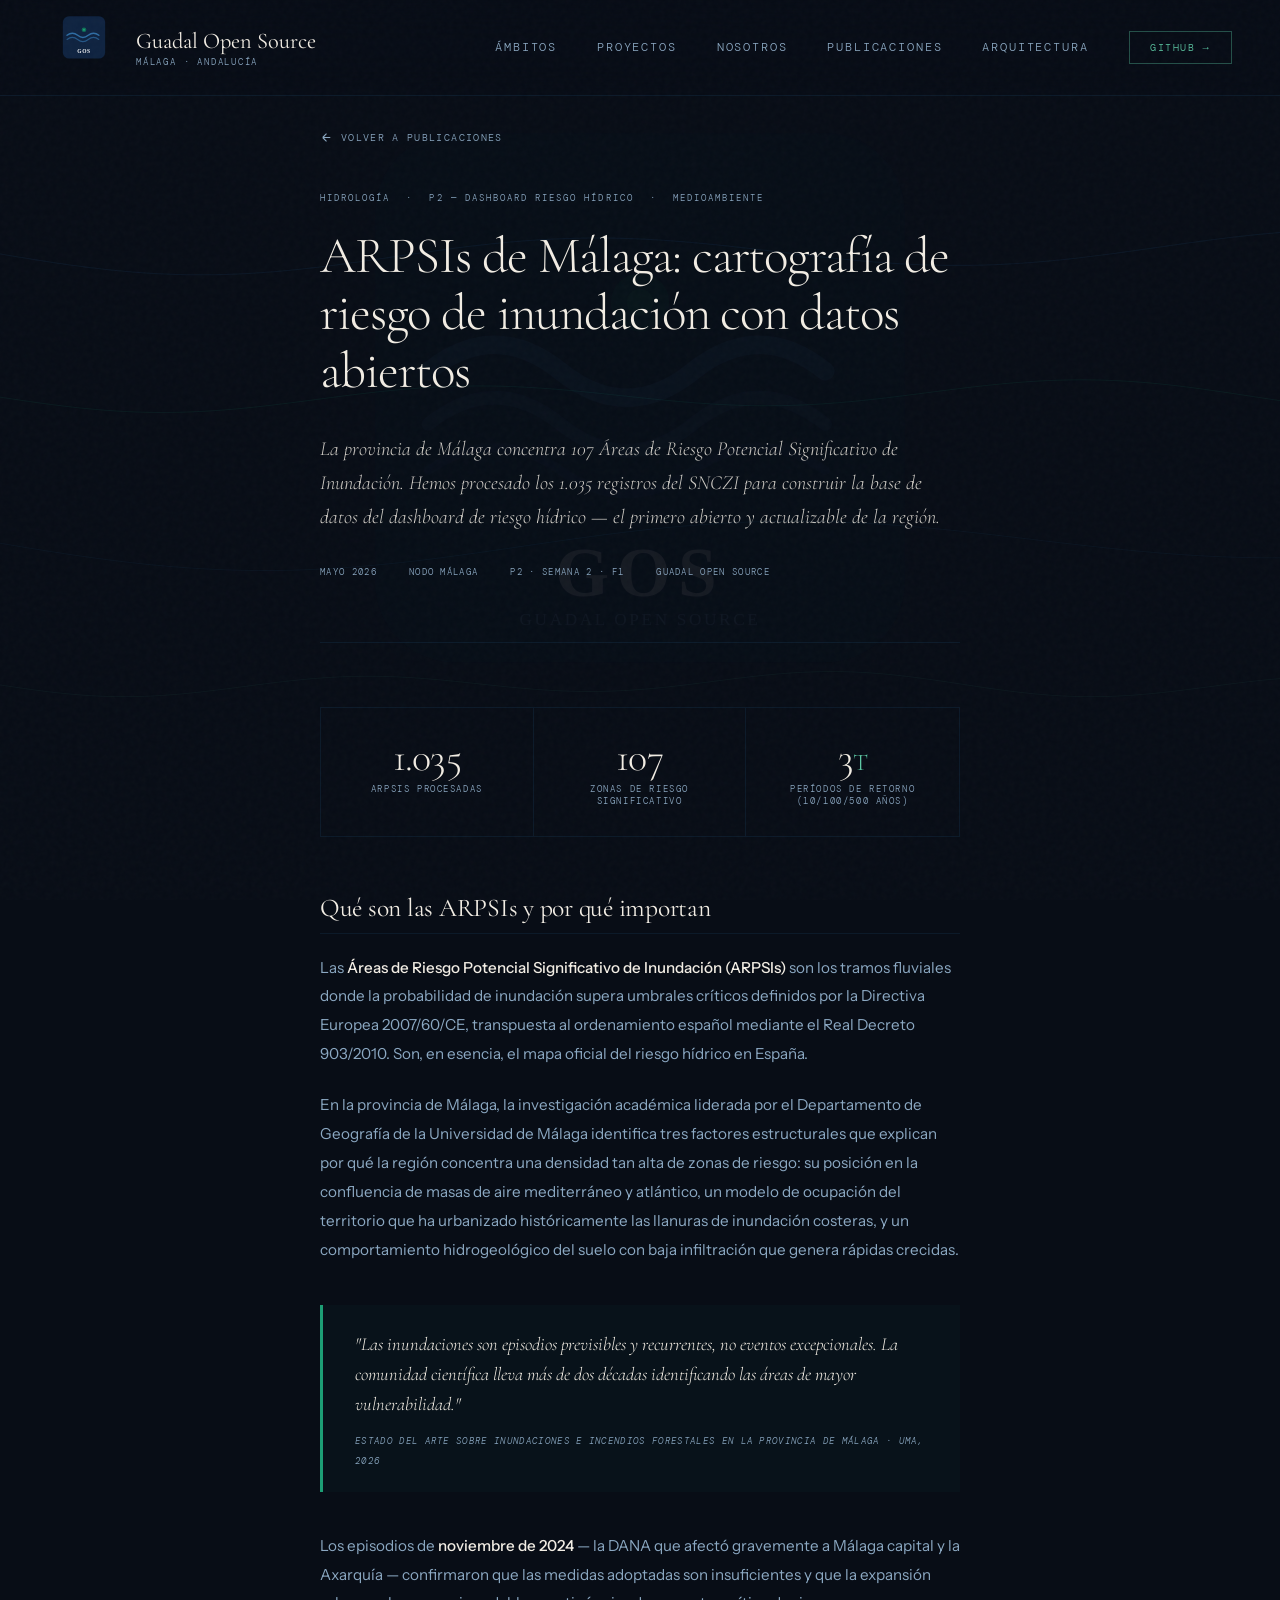
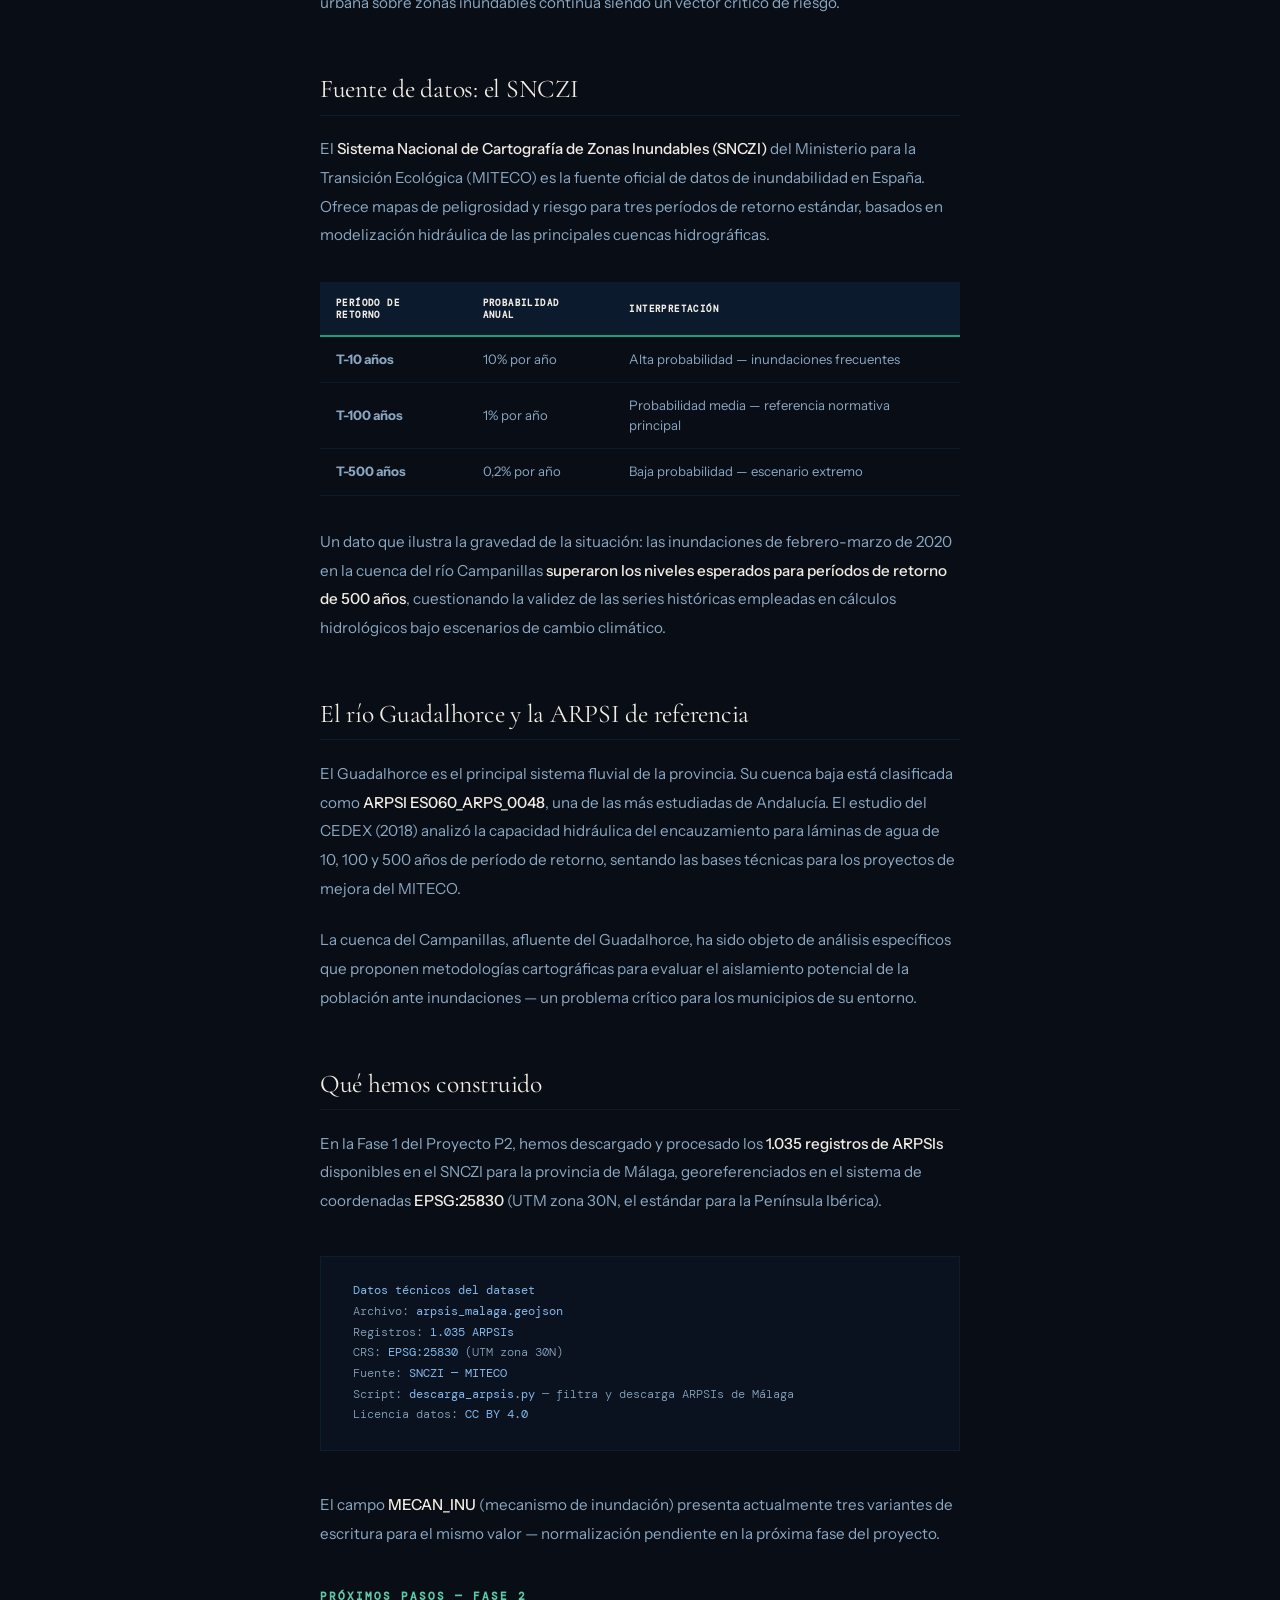
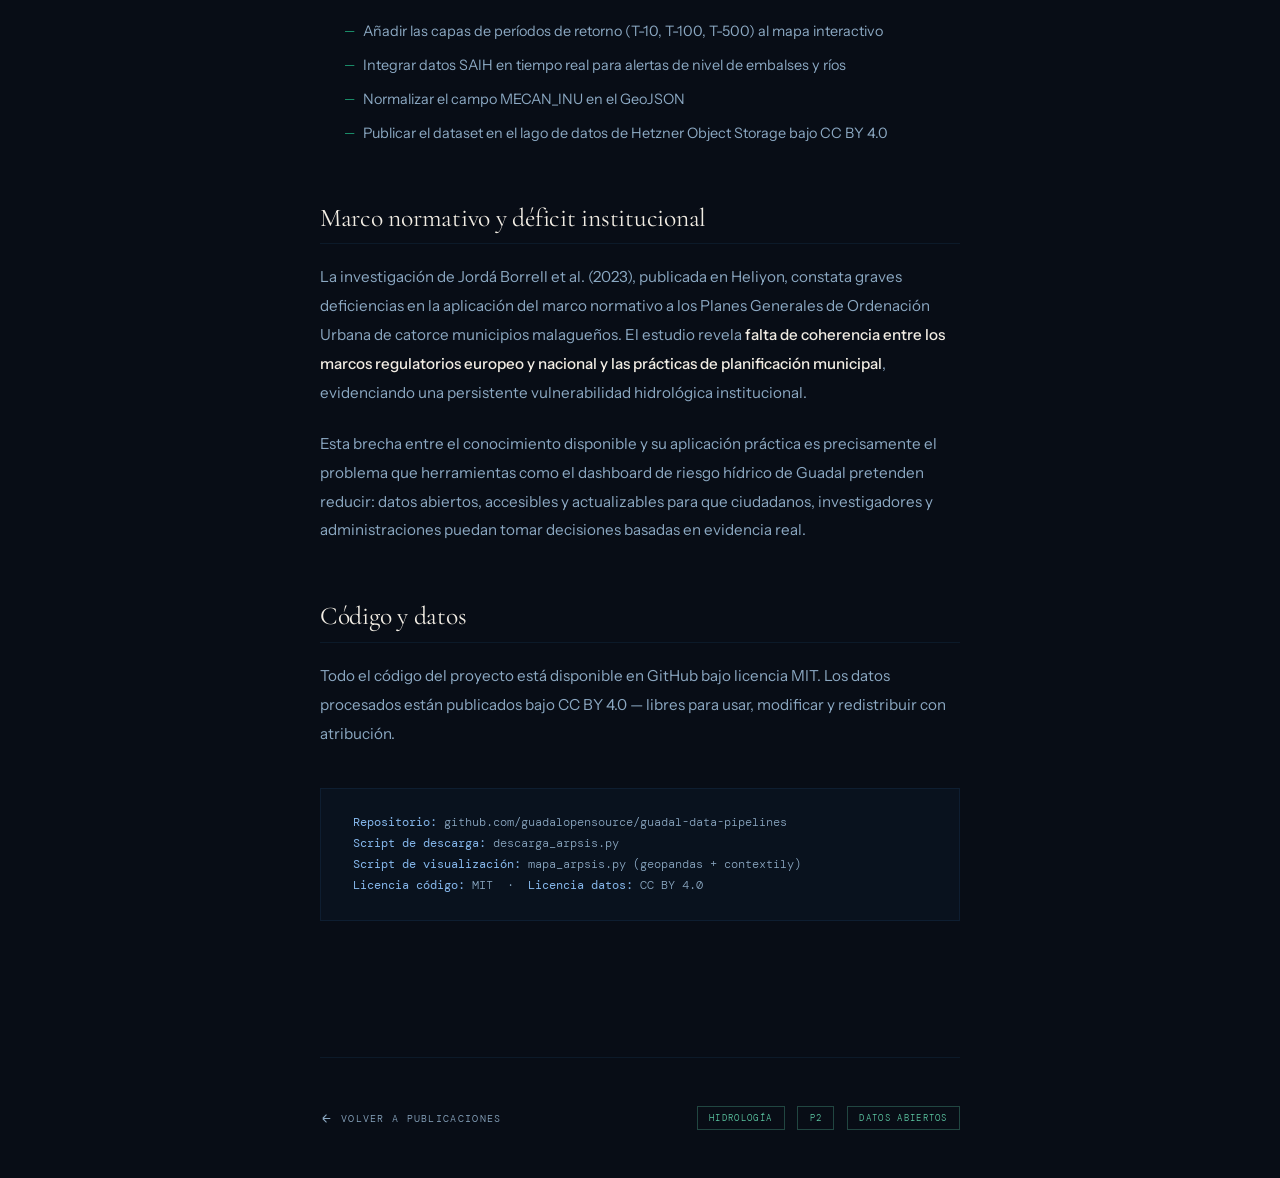
==== commit d8455d2e: "arquitectura y nosotros" ====
--- a/articulo-arpsis.html
+++ b/articulo-arpsis.html
@@ -339,10 +339,11 @@
     </span>
   </a>
   <div class="navbar__links">
-    <a href="/#ambitos"        class="navbar__link">Ámbitos</a>
-    <a href="/#proyectos"      class="navbar__link">Proyectos</a>
-    <a href="/#sobre-nosotros" class="navbar__link">Nosotros</a>
-    <a href="/#blog"           class="navbar__link">Publicaciones</a>
+    <a href="/#ambitos"             class="navbar__link">Ámbitos</a>
+    <a href="/#proyectos"           class="navbar__link">Proyectos</a>
+    <a href="/nosotros.html"        class="navbar__link">Nosotros</a>
+    <a href="/#blog"                class="navbar__link">Publicaciones</a>
+    <a href="/arquitectura-datos.html" class="navbar__link">Arquitectura</a>
     <a href="https://github.com/guadalopensource" target="_blank" rel="noopener" class="navbar__cta">GitHub →</a>
   </div>
 </nav>
--- a/styles.css
+++ b/styles.css
@@ -49,7 +49,7 @@
 }
 
 /* ── CURSOR ── */
-#cursor { display: none; }
+#cursor { display: block; }
 
 /* ── CANVAS ── */
 #wave-canvas {
@@ -103,7 +103,7 @@
   display: flex;
   align-items: center;
   gap: 1rem;
-  cursor: none;
+  cursor: pointer;
 }
 
 .navbar__brand svg {
@@ -143,7 +143,7 @@
   letter-spacing: .16em;
   text-transform: uppercase;
   color: var(--muted);
-  cursor: none;
+  cursor: pointer;
   transition: color .2s;
   position: relative;
 }
@@ -166,7 +166,7 @@
   color: var(--teal-light);
   border: 1px solid rgba(93,202,165,.35);
   padding: .55rem 1.3rem;
-  cursor: none;
+  cursor: pointer;
   transition: all .25s;
 }
 .navbar__cta:hover {
@@ -295,7 +295,7 @@
   font-size: .66rem;
   letter-spacing: .13em;
   text-transform: uppercase;
-  cursor: none;
+  cursor: pointer;
   transition: all .25s var(--ease);
 }
 .btn--primary {
@@ -418,7 +418,7 @@
   position: relative;
   overflow: hidden;
   transition: background .3s;
-  cursor: none;
+  cursor: pointer;
 }
 .ambito-card:last-child { border-right: none; }
 .ambito-card::before {
@@ -474,7 +474,7 @@
   position: relative;
   overflow: hidden;
   transition: background .3s;
-  cursor: none;
+  cursor: pointer;
 }
 .project-card:nth-child(3n) { border-right: none; }
 .project-card:nth-last-child(-n+3) { border-bottom: none; }
@@ -765,3 +765,91 @@
   .section { padding: 4rem 0; }
   .navbar__links { display: none; }
 }
+
+/* ══════════════════════════════
+   PÁGINAS INTERIORES
+   ══════════════════════════════ */
+
+/* ── TEXTO MÁS BRILLANTE (nosotros, arquitectura) ── */
+.page-interior {
+  --muted: #a8c0d4;
+  --cream: #f8f4ee;
+}
+.page-interior .section__eyebrow,
+.page-interior .divider__label { color: var(--teal-light); }
+
+/* ── BACK LINK ── */
+.back-link {
+  font-family: var(--mono);
+  font-size: .6rem;
+  letter-spacing: .14em;
+  text-transform: uppercase;
+  color: var(--muted);
+  display: inline-flex;
+  align-items: center;
+  gap: .5rem;
+  margin-bottom: 1.5rem;
+  transition: color .2s;
+  cursor: pointer;
+}
+.back-link:hover { color: var(--cream); }
+
+/* ── LIGHTBOX ── */
+.diagram-wrap {
+  cursor: zoom-in;
+  transition: box-shadow .3s var(--ease), border-color .3s;
+}
+.diagram-wrap:hover {
+  border-color: rgba(93,202,165,.5);
+  box-shadow: 0 0 80px rgba(29,158,117,.14), 0 0 160px rgba(46,109,164,.1);
+}
+.diagram-wrap img { transition: opacity .2s; width: 100%; height: auto; min-width: 900px; display: block; }
+.diagram-wrap:hover img { opacity: .92; }
+.diagram-hint {
+  font-family: var(--mono);
+  font-size: .55rem;
+  letter-spacing: .18em;
+  text-transform: uppercase;
+  color: var(--muted);
+  text-align: center;
+  margin-top: .8rem;
+  opacity: .6;
+}
+.lightbox {
+  display: none;
+  position: fixed;
+  inset: 0;
+  z-index: 9999;
+  background: rgba(8,13,22,.96);
+  backdrop-filter: blur(8px);
+  -webkit-backdrop-filter: blur(8px);
+  cursor: zoom-out;
+  align-items: center;
+  justify-content: center;
+  padding: 2rem;
+}
+.lightbox.active { display: flex; }
+.lightbox__img {
+  max-width: 100%;
+  max-height: 94vh;
+  width: auto;
+  height: auto;
+  object-fit: contain;
+  box-shadow: 0 0 120px rgba(29,158,117,.15);
+}
+.lightbox__close {
+  position: fixed;
+  top: 1.5rem;
+  right: 1.5rem;
+  font-family: var(--mono);
+  font-size: .6rem;
+  letter-spacing: .2em;
+  text-transform: uppercase;
+  color: var(--muted);
+  cursor: pointer;
+  transition: color .2s;
+  background: none;
+  border: 1px solid var(--rule);
+  padding: .5rem 1rem;
+}
+.lightbox__close:hover { color: var(--cream); border-color: var(--cream); }
